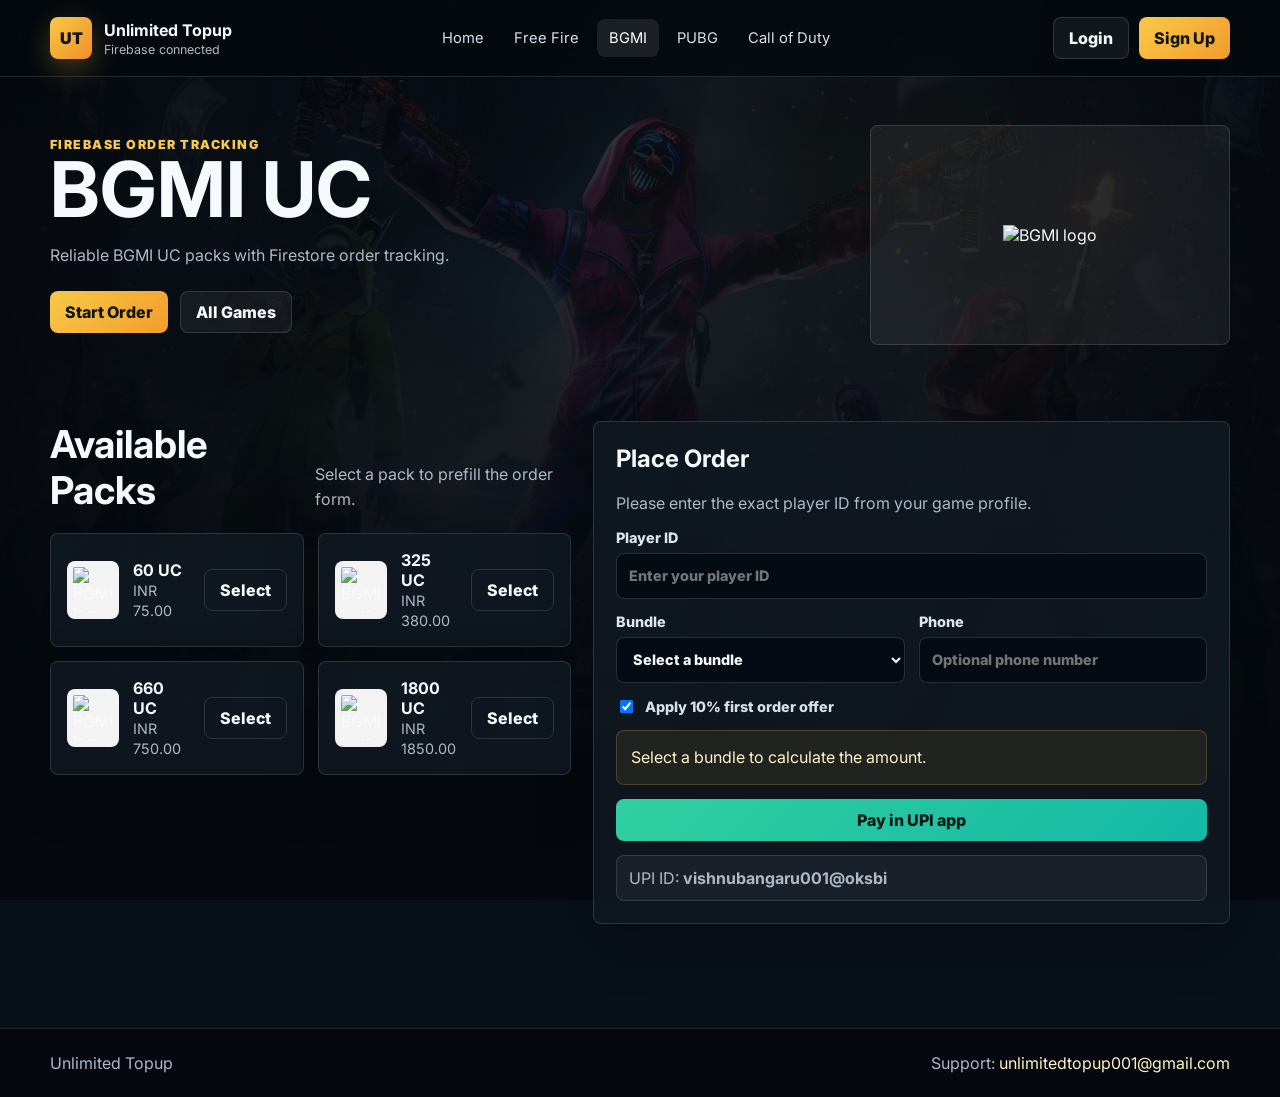
==== bgmi.html @ 94ccdd58 "Fire Commit" ====
﻿<!DOCTYPE html><html lang="en"><head><meta charset="utf-8"><meta name="viewport" content="width=device-width, initial-scale=1"><title>BGMI | Unlimited Topup</title><link rel="preconnect" href="https://fonts.googleapis.com"><link rel="preconnect" href="https://fonts.gstatic.com" crossorigin><link href="https://fonts.googleapis.com/css2?family=Inter:wght@400;600;700;800;900&display=swap" rel="stylesheet"><link rel="stylesheet" href="styles.css?v=20260607-payment"></head><body>
<header class="site-header" data-header data-active="bgmi"><div class="page-shell navbar"><a class="brand" href="index.html"><span class="brand-mark">UT</span><span class="brand-text"><strong>Unlimited Topup</strong><span>Firebase connected</span></span></a><nav class="nav-links"><a href="index.html">Home</a><a href="freefire.html">Free Fire</a><a class="active" href="bgmi.html">BGMI</a><a href="pubg.html">PUBG</a><a href="cod.html">Call of Duty</a></nav><div class="auth-area"><a class="link-btn" href="login.html">Login</a><a class="link-btn primary" href="signup.html">Sign Up</a></div></div></header>
<main><section class="game-hero"><div class="page-shell game-hero-grid"><div><div class="kicker">Firebase order tracking</div><h1><span data-game-name>BGMI</span> <span data-game-item>UC</span></h1><p class="muted" data-game-description>Reliable BGMI UC packs with Firestore order tracking.</p><div class="hero-actions"><a class="link-btn primary" href="#order">Start Order</a><a class="link-btn" href="index.html#games">All Games</a></div></div><div class="game-logo-panel"><img data-game-logo src="image/bgmi.jpg" alt="BGMI logo"></div></div></section><section class="section"><div class="page-shell content-grid"><div><div class="section-head"><h2>Available Packs</h2><p>Select a pack to prefill the order form.</p></div><div class="plan-grid" data-plan-grid><article class="plan-card"><img src="image/bgmi.jpg" alt="BGMI logo"><div><strong>60 UC</strong><span>INR 75.00</span></div><button class="btn ghost" data-select-plan="0">Select</button></article><article class="plan-card"><img src="image/bgmi.jpg" alt="BGMI logo"><div><strong>325 UC</strong><span>INR 380.00</span></div><button class="btn ghost" data-select-plan="1">Select</button></article><article class="plan-card"><img src="image/bgmi.jpg" alt="BGMI logo"><div><strong>660 UC</strong><span>INR 750.00</span></div><button class="btn ghost" data-select-plan="2">Select</button></article><article class="plan-card"><img src="image/bgmi.jpg" alt="BGMI logo"><div><strong>1800 UC</strong><span>INR 1850.00</span></div><button class="btn ghost" data-select-plan="3">Select</button></article></div></div><form class="order-card" id="order" data-game-form><h2>Place Order</h2><p class="muted">Please enter the exact player ID from your game profile.</p><div class="form-grid"><label class="full">Player ID<input data-player-id placeholder="Enter your player ID" required></label><label>Bundle<select data-bundle required><option value="">Select a bundle</option><option value="0">60 UC - INR 75.00</option><option value="1">325 UC - INR 380.00</option><option value="2">660 UC - INR 750.00</option><option value="3">1800 UC - INR 1850.00</option></select></label><label>Phone<input data-phone placeholder="Optional phone number"></label><label class="full check-row"><input type="checkbox" data-offer checked> Apply 10% first order offer</label><div class="summary-box full" data-summary>Select a bundle to calculate the amount.</div><button class="btn success full" type="submit">Pay in UPI app</button></div><p class="notice" style="margin-bottom:0;margin-top:14px;">UPI ID: <strong>vishnubangaru001@oksbi</strong></p></form></div></section></main><footer class="footer"><div class="page-shell"><span>Unlimited Topup</span><span>Support: <a href="mailto:unlimitedtopup001@gmail.com">unlimitedtopup001@gmail.com</a></span></div></footer><script type="module">import { renderHeader, initGamePage } from './site.js?v=20260607-payment'; initGamePage('bgmi'); renderHeader('bgmi');</script></body></html>
---- styles.css ----
﻿:root{--bg:#071017;--panel:rgba(12,18,28,.9);--card:#121c26;--line:rgba(255,255,255,.13);--text:#f7fafc;--muted:#aeb9c7;--accent:#f7c948;--green:#31d09f;--red:#ff6b6b;--shadow:0 22px 70px rgba(0,0,0,.38)}
*{box-sizing:border-box}html{scroll-behavior:smooth}body{margin:0;min-height:100vh;font-family:Inter,system-ui,-apple-system,"Segoe UI",Arial,sans-serif;color:var(--text);background:#081018 url('BGimage.svg.jpg') center/cover fixed no-repeat}body:before{content:"";position:fixed;inset:0;pointer-events:none;background:linear-gradient(90deg,rgba(5,9,14,.96),rgba(5,9,14,.74) 48%,rgba(5,9,14,.9)),radial-gradient(circle at 72% 18%,rgba(247,201,72,.16),transparent 34%),linear-gradient(180deg,rgba(5,9,14,.18),#05090e 88%);z-index:-1}a{color:inherit}img{max-width:100%;display:block}button,input,select{font:inherit}button{cursor:pointer}.page-shell{width:min(1180px,calc(100% - 32px));margin:0 auto}.site-header{position:sticky;top:0;z-index:20;backdrop-filter:blur(18px);background:rgba(5,9,14,.78);border-bottom:1px solid var(--line)}.navbar{min-height:76px;display:flex;align-items:center;justify-content:space-between;gap:22px}.brand{display:flex;align-items:center;gap:12px;text-decoration:none;min-width:180px}.brand-mark{width:42px;height:42px;border-radius:8px;display:grid;place-items:center;color:#10130f;font-weight:900;background:linear-gradient(135deg,var(--accent),#f08f28);box-shadow:0 10px 28px rgba(247,201,72,.26)}.brand-text strong{display:block;font-size:1rem}.brand-text span{display:block;margin-top:2px;font-size:.78rem;color:var(--muted)}.nav-links{display:flex;align-items:center;gap:6px;flex-wrap:wrap;justify-content:center}.nav-links a{text-decoration:none;color:#d7e1eb;padding:10px 12px;border-radius:8px;font-size:.92rem}.nav-links a:hover,.nav-links a.active{background:rgba(255,255,255,.09);color:#fff}.auth-area{display:flex;align-items:center;gap:10px;justify-content:flex-end;min-width:190px}.user-pill,.points-pill{display:inline-flex;align-items:center;gap:8px;border:1px solid var(--line);background:rgba(255,255,255,.06);border-radius:8px;padding:9px 10px;color:#e7edf5;font-size:.85rem}.points-pill{color:#dff8ee;border-color:rgba(49,208,159,.28)}.btn,.link-btn{min-height:42px;display:inline-flex;align-items:center;justify-content:center;gap:8px;border-radius:8px;padding:10px 15px;border:1px solid var(--line);background:rgba(255,255,255,.06);color:var(--text);text-decoration:none;font-weight:800;transition:transform .18s,border-color .18s,background .18s}.btn:hover,.link-btn:hover{transform:translateY(-1px);border-color:rgba(255,255,255,.24);background:rgba(255,255,255,.1)}.btn.primary,.link-btn.primary{border:0;color:#111407;background:linear-gradient(135deg,var(--accent),#f39c2b)}.btn.success{border:0;color:#031813;background:linear-gradient(135deg,var(--green),#14b8a6)}.btn.ghost{background:transparent}.btn.full,.link-btn.full{width:100%}main{padding-bottom:56px}.hero{min-height:calc(100vh - 76px);display:grid;align-items:center;padding:56px 0 40px}.hero-grid{display:grid;grid-template-columns:minmax(0,1.06fr) minmax(320px,.74fr);gap:32px;align-items:center}.kicker{color:var(--accent);font-weight:900;text-transform:uppercase;font-size:.78rem;letter-spacing:.12em}h1,h2,h3,p{margin-top:0}h1{font-size:clamp(2.45rem,6vw,5.4rem);line-height:.98;margin-bottom:18px;max-width:850px}.hero-copy p{color:#d0d8e3;font-size:1.08rem;line-height:1.75;max-width:680px}.hero-actions{display:flex;gap:12px;flex-wrap:wrap;margin-top:26px}.stats{display:grid;grid-template-columns:repeat(3,minmax(0,1fr));gap:12px;margin-top:34px;max-width:720px}.stat{border:1px solid var(--line);background:rgba(255,255,255,.06);border-radius:8px;padding:16px}.stat strong{display:block;font-size:1.35rem}.stat span{color:var(--muted);font-size:.86rem}.hero-panel{border:1px solid var(--line);background:var(--panel);border-radius:8px;padding:18px;box-shadow:var(--shadow)}.quick-list{display:grid;gap:10px}.quick-row{display:flex;align-items:center;justify-content:space-between;gap:14px;padding:12px;border-radius:8px;background:rgba(255,255,255,.06);border:1px solid rgba(255,255,255,.08)}.quick-row img{width:42px;height:42px;object-fit:contain;border-radius:8px;background:#fff;padding:4px}.quick-row div{margin-right:auto}.quick-row strong{display:block;font-size:.95rem}.quick-row span{color:var(--muted);font-size:.82rem}.section{padding:48px 0}.section-head{display:flex;align-items:end;justify-content:space-between;gap:18px;margin-bottom:20px}.section-head h2{font-size:clamp(1.7rem,3vw,2.6rem);margin:0}.section-head p{color:var(--muted);max-width:540px;line-height:1.6;margin:0}.game-grid{display:grid;grid-template-columns:repeat(4,minmax(0,1fr));gap:16px}.game-card,.plan-card,.auth-panel,.order-card{border:1px solid var(--line);background:rgba(16,24,33,.9);border-radius:8px;box-shadow:0 18px 55px rgba(0,0,0,.22)}.game-card{min-height:282px;padding:18px;display:flex;flex-direction:column;gap:16px;position:relative;overflow:hidden}.game-card:after{content:"";position:absolute;inset:auto 0 0;height:4px;background:linear-gradient(90deg,var(--game-color,var(--accent)),transparent)}.game-card img{width:96px;height:96px;object-fit:contain;border-radius:8px;background:rgba(255,255,255,.96);padding:8px}.game-card h3{margin-bottom:4px;font-size:1.2rem}.game-card p{color:var(--muted);line-height:1.55;margin-bottom:auto}.game-card .card-actions{display:flex;gap:10px}.trust-band{border-top:1px solid var(--line);border-bottom:1px solid var(--line);background:rgba(5,9,14,.66)}.trust-grid{display:grid;grid-template-columns:repeat(3,1fr);gap:18px;padding:28px 0}.trust-item strong{display:block;margin-bottom:5px}.trust-item span{color:var(--muted);line-height:1.5;font-size:.92rem}.game-hero{padding:48px 0 28px}.game-hero-grid{display:grid;grid-template-columns:1fr 360px;gap:28px;align-items:center}.game-logo-panel{border:1px solid var(--line);background:rgba(255,255,255,.06);border-radius:8px;padding:28px;min-height:220px;display:grid;place-items:center}.game-logo-panel img{max-height:180px;object-fit:contain}.content-grid{display:grid;grid-template-columns:minmax(0,.9fr) minmax(340px,1.1fr);gap:22px;align-items:start}.order-card{padding:22px;position:sticky;top:96px}.form-grid{display:grid;grid-template-columns:repeat(2,minmax(0,1fr));gap:14px}.form-grid .full{grid-column:1/-1}label{display:grid;gap:7px;color:#dce6f0;font-weight:800;font-size:.9rem}input,select{width:100%;min-height:46px;border-radius:8px;border:1px solid rgba(255,255,255,.14);background:rgba(4,10,16,.82);color:var(--text);padding:11px 12px;outline:none}input:focus,select:focus{border-color:var(--accent);box-shadow:0 0 0 3px rgba(247,201,72,.16)}.check-row{display:flex;align-items:center;gap:9px;color:#d7e1eb;font-size:.9rem}.check-row input{width:auto;min-height:auto}.summary-box{border:1px solid rgba(247,201,72,.2);background:rgba(247,201,72,.08);border-radius:8px;padding:14px;color:#fff3c4;line-height:1.55}.plan-grid{display:grid;grid-template-columns:repeat(2,minmax(0,1fr));gap:14px}.plan-card{padding:16px;display:flex;align-items:center;gap:14px}.plan-card img{width:58px;height:58px;object-fit:contain;border-radius:8px;background:rgba(255,255,255,.95);padding:6px}.plan-card strong{display:block}.plan-card span{color:var(--muted);font-size:.9rem}.modal{position:fixed;inset:0;z-index:50;display:none;align-items:center;justify-content:center;padding:18px;background:rgba(0,0,0,.7)}.modal.open{display:flex}.modal-panel{width:min(560px,100%);max-height:calc(100vh - 36px);overflow:auto;border:1px solid var(--line);background:#101821;border-radius:8px;padding:22px;box-shadow:var(--shadow)}.modal-head{display:flex;align-items:start;justify-content:space-between;gap:12px;margin-bottom:16px}.icon-btn{width:40px;height:40px;border-radius:8px;border:1px solid var(--line);color:var(--text);background:rgba(255,255,255,.06)}.payment-panel{width:min(680px,100%)}.payment-summary{display:grid;grid-template-columns:240px 1fr;gap:18px;align-items:center}.payment-qr{width:100%;aspect-ratio:1;border-radius:8px;object-fit:contain;background:#fff;padding:10px}.payment-details{border:1px solid var(--line);border-radius:8px;padding:16px;background:rgba(255,255,255,.05)}.payment-details span{display:block;color:var(--muted);font-size:.82rem;margin-bottom:5px}.payment-details strong{display:block;font-size:2rem;color:#fff3c4;margin-bottom:12px}.payment-details p{margin:6px 0;color:#d8e2ec;line-height:1.45}.reward-notice{margin:16px 0;border:1px solid rgba(49,208,159,.32);border-radius:8px;padding:14px;color:#dff8ee;background:rgba(49,208,159,.09);font-weight:800;line-height:1.5}.payment-actions{display:grid;grid-template-columns:1fr 1fr;gap:12px}.muted{color:var(--muted)}.notice{border:1px solid var(--line);border-radius:8px;padding:12px;color:var(--muted);background:rgba(255,255,255,.05)}.error-msg{color:var(--red);font-size:.83rem;min-height:18px}.auth-page{min-height:100vh;display:grid;place-items:center;padding:34px 16px}.auth-panel{width:min(430px,100%);padding:26px}.auth-panel h1{font-size:2rem;line-height:1.1;margin-bottom:8px}.auth-panel .subtitle{color:var(--muted);line-height:1.55;margin-bottom:20px}.auth-form{display:grid;gap:14px}.auth-footer{text-align:center;margin-top:18px;color:var(--muted);font-size:.92rem}.auth-footer a{color:#fff3c4;text-decoration:none;font-weight:800}.password-meter{height:5px;background:rgba(255,255,255,.1);border-radius:8px;overflow:hidden}.password-meter span{display:block;height:100%;width:0;background:var(--red);transition:width .2s,background .2s}.step-row{display:flex;gap:8px;margin:14px 0 20px}.step-dot{flex:1;height:5px;border-radius:8px;background:rgba(255,255,255,.12)}.step-dot.active,.step-dot.done{background:var(--accent)}.footer{border-top:1px solid var(--line);background:rgba(5,9,14,.82);padding:24px 0;color:var(--muted)}.footer .page-shell{display:flex;justify-content:space-between;gap:16px;flex-wrap:wrap}.footer a{color:#fff3c4;text-decoration:none}@media(max-width:920px){.navbar{align-items:flex-start;flex-direction:column;padding:16px 0}.auth-area{width:100%;justify-content:flex-start;flex-wrap:wrap}.nav-links{justify-content:flex-start}.hero{min-height:auto;padding-top:34px}.hero-grid,.game-hero-grid,.content-grid{grid-template-columns:1fr}.game-grid{grid-template-columns:repeat(2,minmax(0,1fr))}.order-card{position:static}}@media(max-width:620px){.page-shell{width:min(100% - 24px,1180px)}.nav-links{width:100%;display:grid;grid-template-columns:repeat(2,1fr)}.nav-links a{text-align:center}.hero-actions,.game-card .card-actions{flex-direction:column}.stats,.trust-grid,.game-grid,.plan-grid,.form-grid,.payment-summary,.payment-actions{grid-template-columns:1fr}h1{font-size:2.45rem}.section-head{display:block}.footer .page-shell{display:block}}
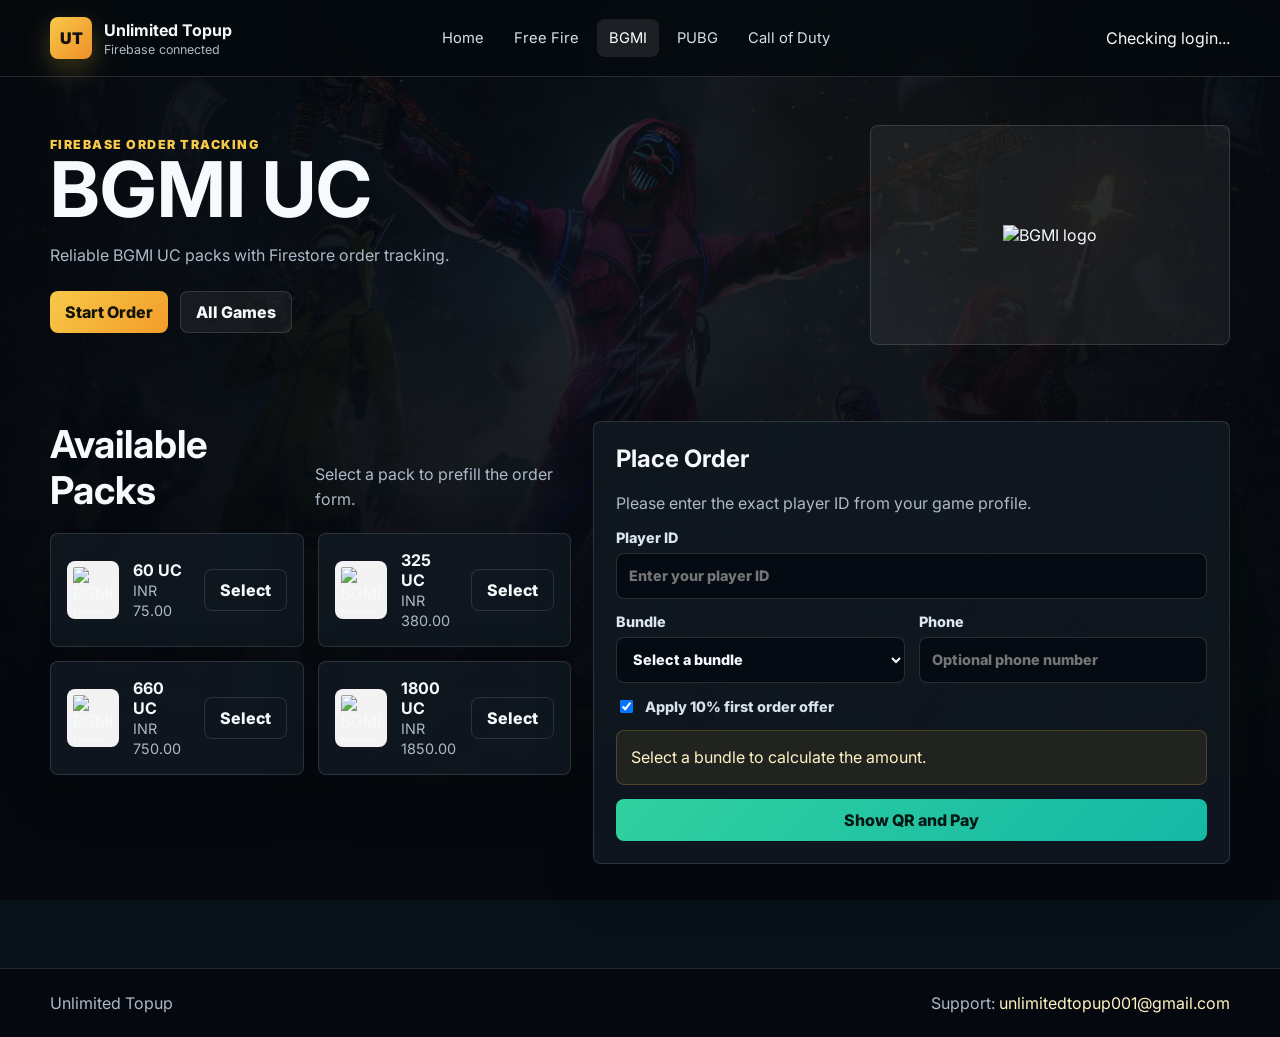
==== commit f5d45ac5: "Fire commit" ====
--- a/bgmi.html
+++ b/bgmi.html
@@ -1,3 +1,3 @@
-﻿<!DOCTYPE html><html lang="en"><head><meta charset="utf-8"><meta name="viewport" content="width=device-width, initial-scale=1"><title>BGMI | Unlimited Topup</title><link rel="preconnect" href="https://fonts.googleapis.com"><link rel="preconnect" href="https://fonts.gstatic.com" crossorigin><link href="https://fonts.googleapis.com/css2?family=Inter:wght@400;600;700;800;900&display=swap" rel="stylesheet"><link rel="stylesheet" href="styles.css?v=20260607-payment"></head><body>
-<header class="site-header" data-header data-active="bgmi"><div class="page-shell navbar"><a class="brand" href="index.html"><span class="brand-mark">UT</span><span class="brand-text"><strong>Unlimited Topup</strong><span>Firebase connected</span></span></a><nav class="nav-links"><a href="index.html">Home</a><a href="freefire.html">Free Fire</a><a class="active" href="bgmi.html">BGMI</a><a href="pubg.html">PUBG</a><a href="cod.html">Call of Duty</a></nav><div class="auth-area"><a class="link-btn" href="login.html">Login</a><a class="link-btn primary" href="signup.html">Sign Up</a></div></div></header>
-<main><section class="game-hero"><div class="page-shell game-hero-grid"><div><div class="kicker">Firebase order tracking</div><h1><span data-game-name>BGMI</span> <span data-game-item>UC</span></h1><p class="muted" data-game-description>Reliable BGMI UC packs with Firestore order tracking.</p><div class="hero-actions"><a class="link-btn primary" href="#order">Start Order</a><a class="link-btn" href="index.html#games">All Games</a></div></div><div class="game-logo-panel"><img data-game-logo src="image/bgmi.jpg" alt="BGMI logo"></div></div></section><section class="section"><div class="page-shell content-grid"><div><div class="section-head"><h2>Available Packs</h2><p>Select a pack to prefill the order form.</p></div><div class="plan-grid" data-plan-grid><article class="plan-card"><img src="image/bgmi.jpg" alt="BGMI logo"><div><strong>60 UC</strong><span>INR 75.00</span></div><button class="btn ghost" data-select-plan="0">Select</button></article><article class="plan-card"><img src="image/bgmi.jpg" alt="BGMI logo"><div><strong>325 UC</strong><span>INR 380.00</span></div><button class="btn ghost" data-select-plan="1">Select</button></article><article class="plan-card"><img src="image/bgmi.jpg" alt="BGMI logo"><div><strong>660 UC</strong><span>INR 750.00</span></div><button class="btn ghost" data-select-plan="2">Select</button></article><article class="plan-card"><img src="image/bgmi.jpg" alt="BGMI logo"><div><strong>1800 UC</strong><span>INR 1850.00</span></div><button class="btn ghost" data-select-plan="3">Select</button></article></div></div><form class="order-card" id="order" data-game-form><h2>Place Order</h2><p class="muted">Please enter the exact player ID from your game profile.</p><div class="form-grid"><label class="full">Player ID<input data-player-id placeholder="Enter your player ID" required></label><label>Bundle<select data-bundle required><option value="">Select a bundle</option><option value="0">60 UC - INR 75.00</option><option value="1">325 UC - INR 380.00</option><option value="2">660 UC - INR 750.00</option><option value="3">1800 UC - INR 1850.00</option></select></label><label>Phone<input data-phone placeholder="Optional phone number"></label><label class="full check-row"><input type="checkbox" data-offer checked> Apply 10% first order offer</label><div class="summary-box full" data-summary>Select a bundle to calculate the amount.</div><button class="btn success full" type="submit">Pay in UPI app</button></div><p class="notice" style="margin-bottom:0;margin-top:14px;">UPI ID: <strong>vishnubangaru001@oksbi</strong></p></form></div></section></main><footer class="footer"><div class="page-shell"><span>Unlimited Topup</span><span>Support: <a href="mailto:unlimitedtopup001@gmail.com">unlimitedtopup001@gmail.com</a></span></div></footer><script type="module">import { renderHeader, initGamePage } from './site.js?v=20260607-payment'; initGamePage('bgmi'); renderHeader('bgmi');</script></body></html>
+<!DOCTYPE html><html lang="en"><head><meta charset="utf-8"><meta name="viewport" content="width=device-width, initial-scale=1"><title>BGMI | Unlimited Topup</title><link rel="preconnect" href="https://fonts.googleapis.com"><link rel="preconnect" href="https://fonts.gstatic.com" crossorigin><link href="https://fonts.googleapis.com/css2?family=Inter:wght@400;600;700;800;900&display=swap" rel="stylesheet"><link rel="stylesheet" href="styles.css?v=20260609-fastauth"></head><body>
+<header class="site-header" data-header data-active="bgmi"><div class="page-shell navbar"><a class="brand" href="index.html"><span class="brand-mark">UT</span><span class="brand-text"><strong>Unlimited Topup</strong><span>Firebase connected</span></span></a><nav class="nav-links"><a href="index.html">Home</a><a href="freefire.html">Free Fire</a><a class="active" href="bgmi.html">BGMI</a><a href="pubg.html">PUBG</a><a href="cod.html">Call of Duty</a></nav><div class="auth-area"><span class="auth-loading"><span class="mini-spinner"></span> Checking login...</span></div></div></header>
+<main><section class="game-hero"><div class="page-shell game-hero-grid"><div><div class="kicker">Firebase order tracking</div><h1><span data-game-name>BGMI</span> <span data-game-item>UC</span></h1><p class="muted" data-game-description>Reliable BGMI UC packs with Firestore order tracking.</p><div class="hero-actions"><a class="link-btn primary" href="#order">Start Order</a><a class="link-btn" href="index.html#games">All Games</a></div></div><div class="game-logo-panel"><img data-game-logo src="image/bgmi.jpg" alt="BGMI logo"></div></div></section><section class="section"><div class="page-shell content-grid"><div><div class="section-head"><h2>Available Packs</h2><p>Select a pack to prefill the order form.</p></div><div class="plan-grid" data-plan-grid><article class="plan-card"><img src="image/bgmi.jpg" alt="BGMI logo"><div><strong>60 UC</strong><span>INR 75.00</span></div><button class="btn ghost" data-select-plan="0">Select</button></article><article class="plan-card"><img src="image/bgmi.jpg" alt="BGMI logo"><div><strong>325 UC</strong><span>INR 380.00</span></div><button class="btn ghost" data-select-plan="1">Select</button></article><article class="plan-card"><img src="image/bgmi.jpg" alt="BGMI logo"><div><strong>660 UC</strong><span>INR 750.00</span></div><button class="btn ghost" data-select-plan="2">Select</button></article><article class="plan-card"><img src="image/bgmi.jpg" alt="BGMI logo"><div><strong>1800 UC</strong><span>INR 1850.00</span></div><button class="btn ghost" data-select-plan="3">Select</button></article></div></div><form class="order-card" id="order" data-game-form><h2>Place Order</h2><p class="muted">Please enter the exact player ID from your game profile.</p><div class="form-grid"><label class="full">Player ID<input data-player-id placeholder="Enter your player ID" required></label><label>Bundle<select data-bundle required><option value="">Select a bundle</option><option value="0">60 UC - INR 75.00</option><option value="1">325 UC - INR 380.00</option><option value="2">660 UC - INR 750.00</option><option value="3">1800 UC - INR 1850.00</option></select></label><label>Phone<input data-phone placeholder="Optional phone number"></label><label class="full check-row"><input type="checkbox" data-offer checked> Apply 10% first order offer</label><div class="summary-box full" data-summary>Select a bundle to calculate the amount.</div><button class="btn success full" type="submit">Show QR and Pay</button></div></form></div></section></main><footer class="footer"><div class="page-shell"><span>Unlimited Topup</span><span>Support: <a href="mailto:unlimitedtopup001@gmail.com">unlimitedtopup001@gmail.com</a></span></div></footer><script type="module">import { renderHeader, initGamePage } from './site.js?v=20260609-fastauth'; initGamePage('bgmi'); renderHeader('bgmi');</script></body></html>
